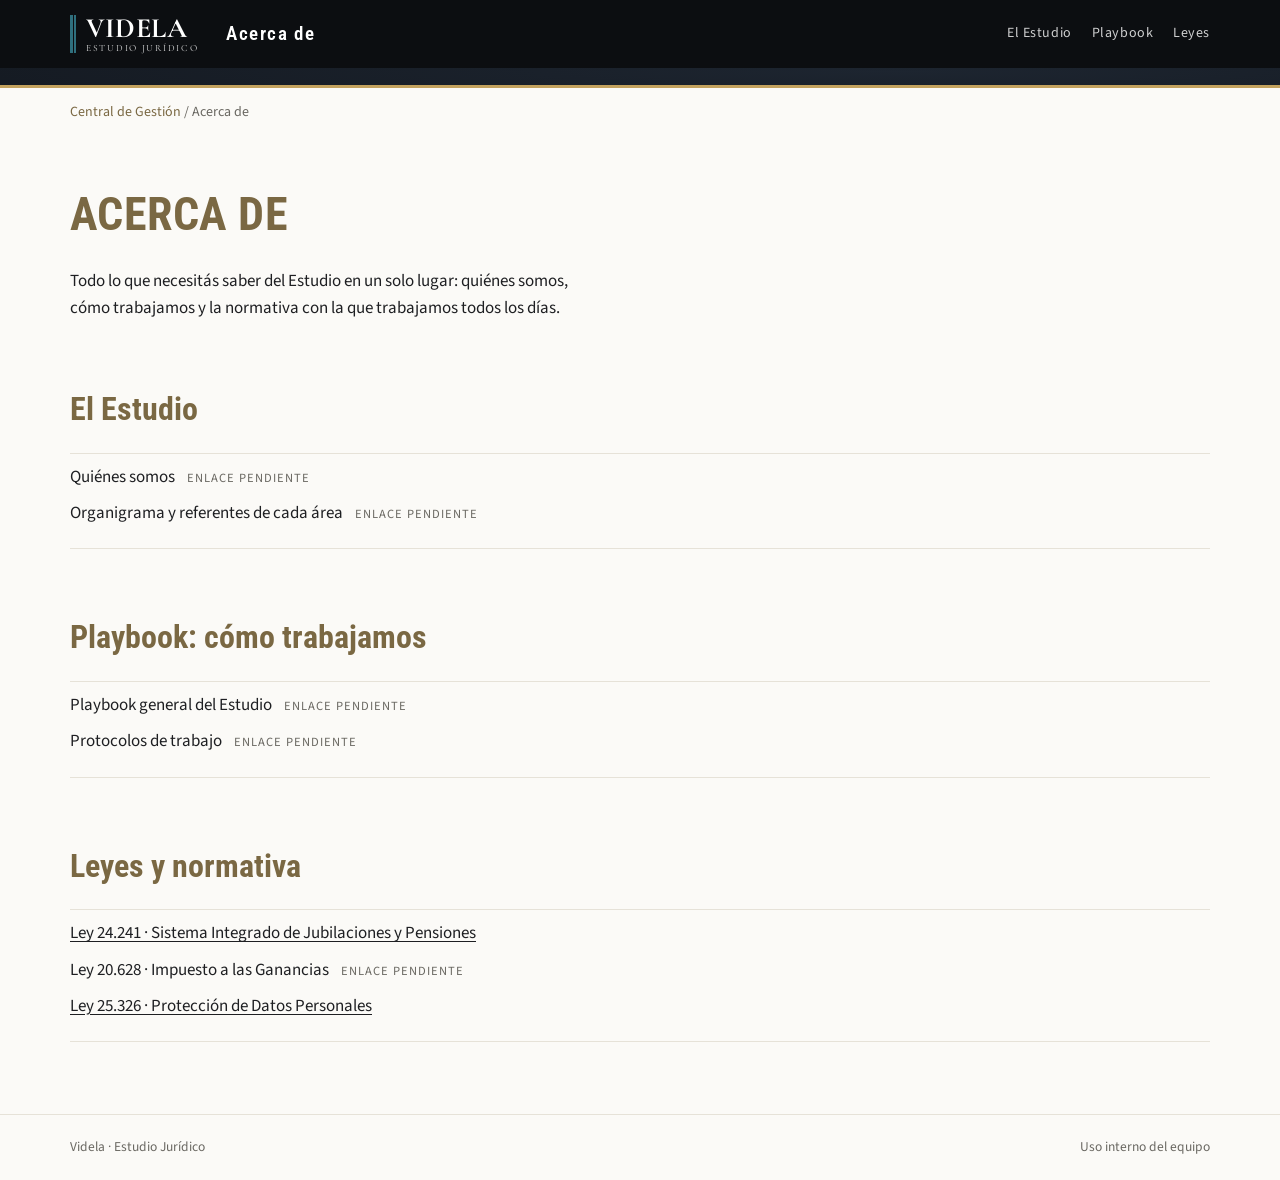
==== acerca/index.html @ 2e0e264c "UX Central: nueva seccion Acerca de" ====
<!doctype html>
<html lang="es">
<head>
<meta charset="utf-8">
<meta name="viewport" content="width=device-width, initial-scale=1, viewport-fit=cover">
<title>Acerca de · Videla</title>
<link rel="preconnect" href="https://fonts.googleapis.com">
<link rel="preconnect" href="https://fonts.gstatic.com" crossorigin>
<link rel="stylesheet" href="https://fonts.googleapis.com/css2?family=Cormorant+Garamond:wght@600;700&family=Roboto+Condensed:wght@600;700&family=Source+Sans+3:wght@400;600&display=swap">
<link rel="stylesheet" href="/assets/site.css">
</head>
<body>

<header class="bar">
  <div class="bar-in">
    <a class="brand" href="/" aria-label="Videla Estudio Jurídico, Central de Gestión">
      <span class="brand-mark" aria-hidden="true"></span>
      <span class="brand-word"><b>VIDELA</b><small>Estudio Jurídico</small></span>
    </a>
    <span class="bar-title">Acerca de</span>
    <nav class="bar-nav" aria-label="Secciones">
      <a href="#estudio">El Estudio</a>
      <a href="#playbook">Playbook</a>
      <a href="#leyes">Leyes</a>
    </nav>
  </div>
</header>

<div class="strip" id="top" aria-hidden="true"></div>
<div class="crumb"><a href="/">Central de Gestión</a> / Acerca de</div>
<main>
  <section class="intro">
    <h2>ACERCA DE</h2>
    <p>Todo lo que necesitás saber del Estudio en un solo lugar: quiénes somos, cómo trabajamos y la normativa con la que trabajamos todos los días.</p>
  </section>

  <section class="sec" id="estudio">
    <h3>El Estudio</h3>
    <ul class="docs" id="docs-estudio"></ul>
  </section>

  <section class="sec" id="playbook">
    <h3>Playbook: cómo trabajamos</h3>
    <ul class="docs" id="docs-playbook"></ul>
  </section>

  <section class="sec" id="leyes">
    <h3>Leyes y normativa</h3>
    <ul class="docs" id="docs-leyes"></ul>
  </section>

<script>
/* ── Documentos: editá aquí nombres y enlaces. url: null = enlace pendiente ── */
window.ACERCA = {
 "docs-estudio": [
  {"name": "Quiénes somos", "url": null},
  {"name": "Organigrama y referentes de cada área", "url": null}
 ],
 "docs-playbook": [
  {"name": "Playbook general del Estudio", "url": null},
  {"name": "Protocolos de trabajo", "url": null}
 ],
 "docs-leyes": [
  {"name": "Ley 24.241 · Sistema Integrado de Jubilaciones y Pensiones", "url": "https://servicios.infoleg.gob.ar/infolegInternet/anexos/0-4999/639/texact.htm"},
  {"name": "Ley 20.628 · Impuesto a las Ganancias", "url": null},
  {"name": "Ley 25.326 · Protección de Datos Personales", "url": "https://servicios.infoleg.gob.ar/infolegInternet/anexos/60000-64999/64790/texact.htm"}
 ]
};
document.addEventListener('DOMContentLoaded',()=>{
  for(const [id,list] of Object.entries(window.ACERCA)){
    const ul=document.getElementById(id); if(!ul) continue;
    for(const d of list){
      const li=document.createElement('li');
      if(d.url){const a=document.createElement('a');a.href=d.url;a.target='_blank';a.rel='noopener';a.textContent=d.name;li.appendChild(a)}
      else{li.innerHTML='<span></span><span class="tile-note">Enlace pendiente</span>';li.firstChild.textContent=d.name}
      ul.appendChild(li);
    }
  }
});
</script>
</main>

<footer><div><span>Videla · Estudio Jurídico</span><span>Uso interno del equipo</span></div></footer>

<script src="/assets/site.js" defer></script>
</body>
</html>
---- assets/site.css ----
:root{
  --ink:#0c0e11;
  --paper:#fbfaf7;
  --surface:#ffffff;
  --text:#1e1f22;
  --muted:#6a6862;
  --rule:#e6e2d8;
  --olive:#7a6843;
  --gold:#c3a25e;
  --tile-bg:#f4f1ea;
  --icon-stroke:#23252a;
  --icon-fill:#f0d9a3;
  --icon-blue:#8fb8e0;
  --icon-red:#e58a7a;
  --focus:#c3a25e;
  --hero-a:#10141a;
  --hero-b:#1d2530;
  --display:"Roboto Condensed","Arial Narrow",Arial,sans-serif;
  --body:"Source Sans 3","Segoe UI",Helvetica,Arial,sans-serif;
  --serif:"Cormorant Garamond",Georgia,"Times New Roman",serif;
}
@media (prefers-color-scheme: dark){
  :root:not([data-theme="light"]){
    color-scheme:dark;
    --paper:#131417;
    --surface:#1a1b1f;
    --text:#e8e6e1;
    --muted:#a19d94;
    --rule:#2c2d31;
    --olive:#d2b67e;
    --tile-bg:#212226;
    --icon-stroke:#e8e6e1;
    --icon-fill:#8a7447;
    --icon-blue:#4f7599;
    --icon-red:#a8574b;
  }
}
:root[data-theme="dark"]{
  color-scheme:dark;
  --paper:#131417;
  --surface:#1a1b1f;
  --text:#e8e6e1;
  --muted:#a19d94;
  --rule:#2c2d31;
  --olive:#d2b67e;
  --tile-bg:#212226;
  --icon-stroke:#e8e6e1;
  --icon-fill:#8a7447;
  --icon-blue:#4f7599;
  --icon-red:#a8574b;
}
*{box-sizing:border-box}
body{background:var(--paper);color:var(--text);font-family:var(--body);font-size:17px;line-height:1.55;margin:0}
a{color:inherit}
:focus-visible{outline:2px solid var(--focus);outline-offset:3px;border-radius:4px}

/* Header */
.bar{background:var(--ink);color:#fff;position:sticky;top:env(safe-area-inset-top,0px);z-index:10}
.bar-in{max-width:1180px;margin:0 auto;padding:14px 20px;display:flex;align-items:center;gap:28px}
.brand{display:flex;align-items:center;gap:10px;text-decoration:none;color:#fff}
.brand-mark{width:6px;height:38px;background:linear-gradient(90deg,#2f6f7d 0 45%,transparent 45% 60%,#2f6f7d 60%)}
.brand-word{display:flex;flex-direction:column;line-height:1}
.brand-word b{font-family:var(--serif);font-weight:700;font-size:28px;letter-spacing:.02em}
.brand-word small{font-family:var(--serif);font-size:9.5px;letter-spacing:.18em;text-transform:uppercase;opacity:.85;margin-top:2px}
.bar-title{font-family:var(--display);font-weight:600;font-size:19px;letter-spacing:.08em}
.bar-nav{margin-left:auto;display:flex;gap:20px;font-size:14px;letter-spacing:.04em}
.bar-nav a{text-decoration:none;opacity:.8}
.bar-nav a:hover{opacity:1;color:var(--gold)}

/* Hero */
.hero{position:relative;overflow:hidden;background:radial-gradient(120% 140% at 70% 20%,var(--hero-b),var(--hero-a));color:#fff;text-align:center;padding-block:72px 64px;padding-inline:20px}
.hero canvas{position:absolute;inset:0;width:100%;height:100%;opacity:.55}
.hero-in{position:relative}
.hero h1{font-family:var(--display);font-weight:700;font-size:clamp(44px,8vw,84px);margin:0;letter-spacing:.01em;text-shadow:0 2px 24px rgba(0,0,0,.5)}
.hero .line{display:block;width:120px;height:5px;background:var(--gold);margin:18px auto 0}

/* Content */
main{max-width:1180px;margin:0 auto;padding-block:56px 72px;padding-inline:20px}
.intro h2{font-family:var(--display);font-weight:700;color:var(--olive);font-size:clamp(34px,5vw,46px);margin:0 0 18px;letter-spacing:.01em}
.intro p{max-width:65ch;margin:0;color:var(--text)}
.sec{margin-top:64px}
.sec h3{font-family:var(--display);font-weight:700;color:var(--olive);font-size:clamp(24px,3.4vw,32px);margin:0;padding-bottom:18px;border-bottom:1px solid var(--rule);text-wrap:balance}

.grid{list-style:none;padding:0;margin:40px 0 0;display:grid;grid-template-columns:repeat(4,1fr);gap:28px 24px}
@media (max-width:900px){.grid{grid-template-columns:repeat(3,1fr)}}
@media (max-width:640px){.grid{grid-template-columns:repeat(2,1fr);gap:20px 14px}}
.tile{display:flex;flex-direction:column;align-items:center;text-align:center;gap:14px;padding:22px 12px 20px;border-radius:14px;text-decoration:none;transition:background .2s,transform .2s;height:100%}
.tile:hover{background:var(--tile-bg);transform:translateY(-2px)}
.tile.pending{cursor:default}
.ico{width:112px;height:112px;max-width:100%}
@media (max-width:640px){.ico{width:84px;height:84px}}
.ico *{vector-effect:non-scaling-stroke}
.tile-name{font-size:17px;line-height:1.3;text-wrap:balance}
a.tile .tile-name{text-decoration:underline;text-underline-offset:3px;text-decoration-thickness:1px}
a.tile:hover .tile-name{text-decoration-color:var(--gold)}
.tile-note{font-size:12.5px;letter-spacing:.08em;text-transform:uppercase;color:var(--muted);margin-top:-6px}
.tile.pending{opacity:.9}
.tile.pending .tile-note{color:var(--olive)}

.info{margin-top:72px}
.info dl{margin:26px 0 0;display:grid;gap:14px;padding-bottom:26px;border-bottom:1px solid var(--rule)}
.info dl div{display:flex;flex-wrap:wrap;gap:6px 10px;align-items:baseline}
.info dt{font-weight:600}
.info dd{margin:0;word-break:break-word}
.copy{font:inherit;font-size:12.5px;letter-spacing:.06em;text-transform:uppercase;background:none;border:1px solid var(--rule);color:var(--muted);border-radius:999px;padding:2px 10px;cursor:pointer}
.copy:hover{border-color:var(--gold);color:var(--text)}

footer{border-top:1px solid var(--rule);color:var(--muted);font-size:13.5px}
footer div{max-width:1180px;margin:0 auto;padding-block:22px;padding-inline:20px;display:flex;flex-wrap:wrap;gap:8px 20px;justify-content:space-between}

@media (max-width:640px){
  .bar-nav{display:none}
  .bar-in{gap:16px}
  .bar-title{font-size:16px}
  .brand-word b{font-size:23px}
}
@media (prefers-reduced-motion:reduce){*{transition:none!important}}

/* ── Sub-páginas ── */
.bar-nav a.back{opacity:1;color:var(--gold)}
.bar-nav a.back:hover{color:#fff}
.crumb{max-width:1180px;margin:0 auto;padding:14px 20px 0;font-size:14px;color:var(--muted)}
.crumb a{color:var(--olive);text-decoration:none}
.crumb a:hover{text-decoration:underline}

.docs{list-style:none;margin:10px 0 0;padding:0 0 22px;border-bottom:1px solid var(--rule);display:grid;gap:10px}
.docs li{display:flex;flex-wrap:wrap;align-items:baseline;gap:6px 12px}
.docs a{color:var(--text);text-underline-offset:3px}
.docs .tile-note{margin:0}
.grid + .docs{margin-top:34px;padding-top:22px;border-top:1px solid var(--rule)}

.videos{display:grid;grid-template-columns:repeat(2,minmax(0,1fr));gap:40px 32px;margin-top:40px}
@media (max-width:760px){.videos{grid-template-columns:1fr}}
.video h4{font-family:var(--display);font-weight:700;color:var(--olive);font-size:22px;margin:0 0 14px}
.video .frames{display:grid;gap:14px}
.frame{position:relative;aspect-ratio:16/9;border-radius:12px;overflow:hidden;background:#000;border:1px solid var(--rule)}
.frame iframe{position:absolute;inset:0;width:100%;height:100%;border:0}
.soon{margin-top:26px;display:inline-block;font-family:var(--display);font-weight:700;letter-spacing:.12em;color:var(--olive);border:1px solid var(--rule);border-radius:999px;padding:6px 16px}

/* ── Términos de uso (modal de aceptación) ── */
html.terms-open,html.terms-open body{overflow:hidden}
.terms{position:fixed;inset:0;z-index:100;background:rgba(12,14,17,.72);display:flex;align-items:center;justify-content:center;padding:max(16px,env(safe-area-inset-top)) 16px max(16px,env(safe-area-inset-bottom))}
.terms-card{background:var(--surface);color:var(--text);width:100%;max-width:760px;max-height:100%;border-radius:16px;overflow:auto;overscroll-behavior:contain;box-shadow:0 20px 60px rgba(0,0,0,.35)}
.terms-wait,.terms-done{padding:40px 28px;text-align:center}
.terms-done h2{font-family:var(--display);color:var(--olive);margin:0 0 8px}
.terms-done .terms-btn{margin-top:18px}
.terms-head{position:sticky;top:0;z-index:1;background:var(--surface);padding:22px 28px 16px;border-bottom:1px solid var(--rule)}
.terms-head small{display:block;font-size:12.5px;letter-spacing:.06em;color:var(--muted)}
.terms-head h2{font-family:var(--display);font-weight:700;color:var(--olive);font-size:clamp(22px,3.4vw,28px);line-height:1.15;margin:6px 0 0;text-wrap:balance}
.terms-body{padding:8px 28px 18px;font-size:15.5px;line-height:1.6}
.terms-body h3,.terms-form h3{font-family:var(--display);font-weight:700;font-size:18px;color:var(--text);margin:22px 0 6px}
.terms-body p{margin:8px 0}
.terms-body ul{margin:8px 0;padding-left:22px}
.terms-body li{margin:4px 0}
.terms-form{padding:4px 28px 22px;border-top:1px solid var(--rule);background:var(--tile-bg)}
.terms-form h3{margin-top:14px}
.terms-fields{display:grid;grid-template-columns:1fr 1fr;gap:10px 14px;margin:10px 0 14px}
.terms-fields label{display:flex;flex-direction:column;gap:4px;font-size:13.5px;font-weight:600}
.terms-fields .wide{grid-column:1/-1}
.terms-fields input{font:inherit;font-weight:400;font-size:16px;color:var(--text);background:var(--surface);border:1px solid var(--rule);border-radius:8px;padding:9px 11px;min-width:0}
.terms-fields input:focus{outline:2px solid var(--focus);outline-offset:0;border-color:transparent}
.terms-check{display:flex;gap:10px;align-items:flex-start;font-size:14.5px;line-height:1.45}
.terms-check input{width:18px;height:18px;margin-top:2px;flex:0 0 auto;accent-color:var(--olive)}
.terms-fine{font-size:12.5px;color:var(--muted);margin:12px 0}
.terms-fine b{color:var(--text);font-weight:600;word-break:break-all}
.terms-error{color:#b3261e;font-size:14px;margin:8px 0}
.terms-btn{font:inherit;font-family:var(--display);font-weight:700;letter-spacing:.06em;font-size:16px;background:var(--ink);color:#fff;border:0;border-radius:999px;padding:11px 26px;cursor:pointer}
.terms-btn:hover{background:var(--olive)}
.terms-btn:disabled{opacity:.6;cursor:wait}
@media (prefers-color-scheme: dark){:root:not([data-theme="light"]) .terms-btn{background:var(--gold);color:#131417}}
:root[data-theme="dark"] .terms-btn{background:var(--gold);color:#131417}
@media (max-width:560px){
  .terms{padding:0}
  .terms-card{border-radius:0;height:100%}
  .terms-head,.terms-body,.terms-form{padding-left:16px;padding-right:16px}
  .terms-fields{grid-template-columns:1fr}
}
.terms-card:focus{outline:none}

/* ── Usuario: perfil, salir, ver como ── */
.bar-user{display:flex;align-items:center;gap:16px;font-size:14px;letter-spacing:.04em;white-space:nowrap}
.bar-nav + .bar-user{margin-left:0}
.bar-in > .bar-title + .bar-user{margin-left:auto}
.bar-user a{text-decoration:none;opacity:.8}
.bar-user a:hover{opacity:1;color:var(--gold)}
.bar-user .logout{border:1px solid rgba(255,255,255,.35);border-radius:999px;padding:3px 12px;opacity:1}
.bar-user .logout:hover{border-color:var(--gold)}
.vercomo{display:flex;align-items:center;gap:6px;color:var(--gold)}
.vercomo span{font-size:12px;text-transform:uppercase;letter-spacing:.08em}
.vercomo select{font:inherit;font-size:13px;background:#1d2530;color:#fff;border:1px solid rgba(255,255,255,.3);border-radius:8px;padding:3px 6px;max-width:220px}
.vercomo-banner{background:var(--gold);color:#131417;font-size:14.5px}
.vercomo-banner{display:flex;flex-wrap:wrap;gap:8px 16px;align-items:center;justify-content:center;padding:8px 20px}
.vercomo-banner button{font:inherit;font-size:13px;font-weight:600;background:#131417;color:#fff;border:0;border-radius:999px;padding:4px 14px;cursor:pointer}
@media (max-width:900px){
  .bar-in{flex-wrap:wrap;row-gap:10px}
  .bar-user{margin-left:auto}
}
@media (max-width:640px){
  .bar-user{width:100%;min-width:0;margin-left:0;justify-content:flex-end;gap:12px;font-size:13px}
  .vercomo{margin-right:auto;min-width:0;flex:1 1 auto}
  .vercomo span{display:none}
  .vercomo select{width:100%;max-width:200px;min-width:0}
}

/* ── Sub-páginas: franja fina en lugar de la imagen ── */
.strip{height:20px;background:radial-gradient(120% 400% at 70% 20%,var(--hero-b),var(--hero-a));border-bottom:3px solid var(--gold)}

/* ── Mi perfil ── */
.perfil-datos{margin:26px 0 0;display:grid;grid-template-columns:max-content 1fr;gap:10px 18px;padding-bottom:26px;border-bottom:1px solid var(--rule)}
.perfil-datos dt{font-weight:600}
.perfil-datos dd{margin:0;word-break:break-word}
@media (max-width:560px){.perfil-datos{grid-template-columns:1fr;gap:2px}.perfil-datos dd{margin-bottom:10px}}
.flag{display:inline-flex;align-items:center;gap:6px;font-weight:600;border-radius:999px;padding:2px 12px;font-size:14px}
.flag.ok{background:#e3f1e4;color:#1f5f28}
.flag.no{background:#fbe4e1;color:#8c2a1e}
@media (prefers-color-scheme: dark){:root:not([data-theme="light"]) .flag.ok{background:#1e3a22;color:#a8dbb0}:root:not([data-theme="light"]) .flag.no{background:#4a2420;color:#f0b5ab}}
:root[data-theme="dark"] .flag.ok{background:#1e3a22;color:#a8dbb0}
:root[data-theme="dark"] .flag.no{background:#4a2420;color:#f0b5ab}
.doc-firmado{margin-top:30px;border:1px solid var(--rule);border-radius:14px;background:var(--surface);max-height:70vh;overflow:auto}
.doc-firmado .terms-body{padding:8px 28px 18px}
.doc-firmado .firma{border-top:1px solid var(--rule);background:var(--tile-bg);padding:16px 28px 22px;font-size:15px}
.doc-firmado .firma h3{font-family:var(--display);font-size:18px;margin:6px 0 10px}
.doc-firmado .firma p{margin:4px 0}
.acciones{display:flex;flex-wrap:wrap;gap:12px;margin-top:18px}
@media print{.bar,.strip,.crumb,footer,.acciones,.vercomo-banner{display:none!important}.doc-firmado{max-height:none;border:0}}

/* ── Usuarios y perfiles ── */
.tabla-wrap{overflow-x:auto;margin-top:26px}
.tabla{width:100%;border-collapse:collapse;font-size:15px}
.tabla th,.tabla td{text-align:left;padding:10px 12px;border-bottom:1px solid var(--rule);vertical-align:top}
.tabla th{font-family:var(--display);color:var(--olive);font-weight:700;letter-spacing:.03em}
.chips{display:flex;flex-wrap:wrap;gap:6px}
.chip{background:var(--tile-bg);border:1px solid var(--rule);border-radius:999px;padding:1px 10px;font-size:13px}
.nota{color:var(--muted);font-size:14.5px;max-width:70ch}
.nota code{background:var(--tile-bg);padding:1px 6px;border-radius:5px}
.doc-firmado.terms-card{max-width:none;box-shadow:none}
@media (max-width:1100px){.bar-in{flex-wrap:wrap;row-gap:10px}}
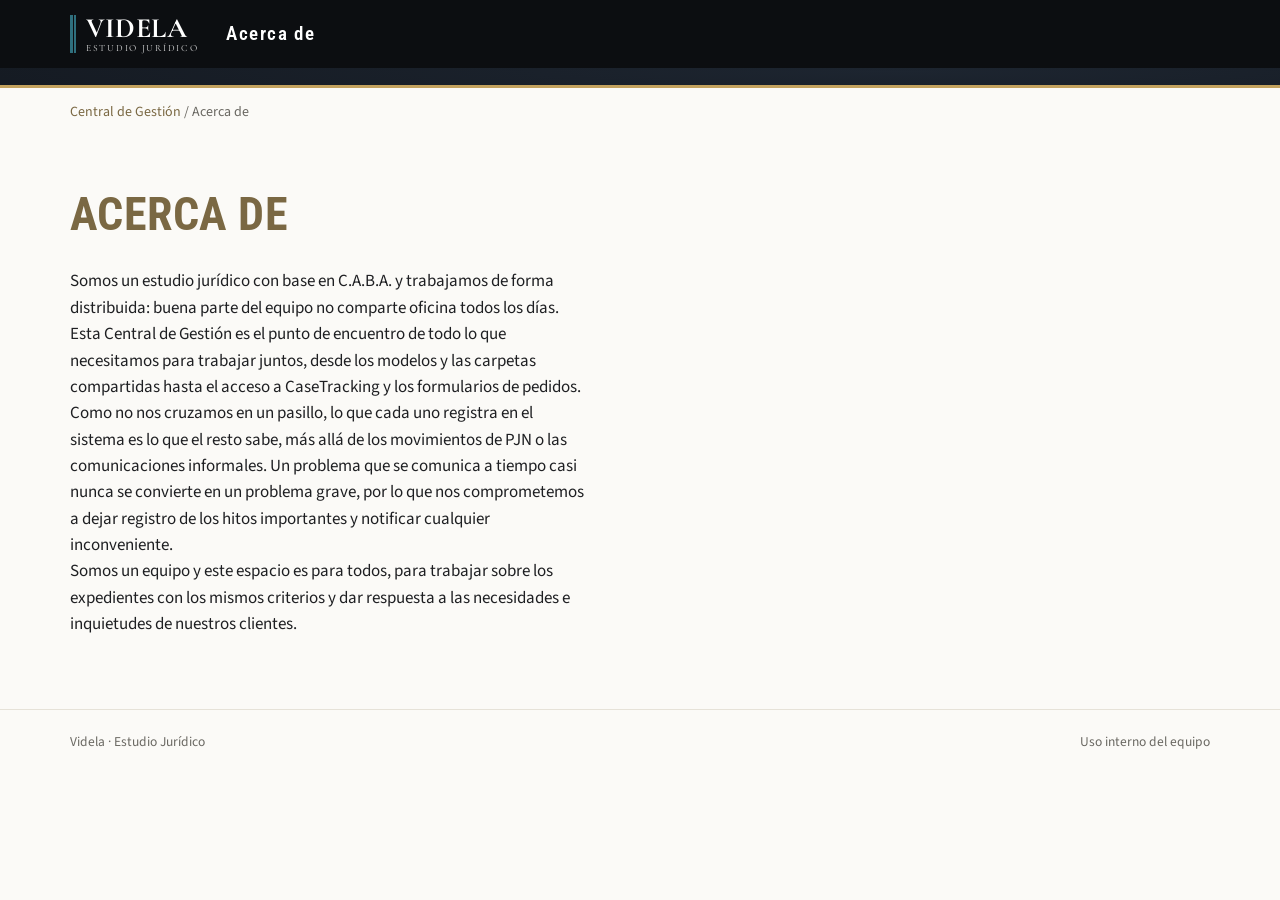
==== commit c182dc1f: "Acerca de: reemplazar contenido por texto institucional" ====
--- a/acerca/index.html
+++ b/acerca/index.html
@@ -18,11 +18,6 @@
       <span class="brand-word"><b>VIDELA</b><small>Estudio Jurídico</small></span>
     </a>
     <span class="bar-title">Acerca de</span>
-    <nav class="bar-nav" aria-label="Secciones">
-      <a href="#estudio">El Estudio</a>
-      <a href="#playbook">Playbook</a>
-      <a href="#leyes">Leyes</a>
-    </nav>
   </div>
 </header>
 
@@ -31,53 +26,11 @@
 <main>
   <section class="intro">
     <h2>ACERCA DE</h2>
-    <p>Todo lo que necesitás saber del Estudio en un solo lugar: quiénes somos, cómo trabajamos y la normativa con la que trabajamos todos los días.</p>
+    <p>Somos un estudio jurídico con base en C.A.B.A. y trabajamos de forma distribuida: buena parte del equipo no comparte oficina todos los días.</p>
+    <p>Esta Central de Gestión es el punto de encuentro de todo lo que necesitamos para trabajar juntos, desde los modelos y las carpetas compartidas hasta el acceso a CaseTracking y los formularios de pedidos.</p>
+    <p>Como no nos cruzamos en un pasillo, lo que cada uno registra en el sistema es lo que el resto sabe, más allá de los movimientos de PJN o las comunicaciones informales. Un problema que se comunica a tiempo casi nunca se convierte en un problema grave, por lo que nos comprometemos a dejar registro de los hitos importantes y notificar cualquier inconveniente.</p>
+    <p>Somos un equipo y este espacio es para todos, para trabajar sobre los expedientes con los mismos criterios y dar respuesta a las necesidades e inquietudes de nuestros clientes.</p>
   </section>
-
-  <section class="sec" id="estudio">
-    <h3>El Estudio</h3>
-    <ul class="docs" id="docs-estudio"></ul>
-  </section>
-
-  <section class="sec" id="playbook">
-    <h3>Playbook: cómo trabajamos</h3>
-    <ul class="docs" id="docs-playbook"></ul>
-  </section>
-
-  <section class="sec" id="leyes">
-    <h3>Leyes y normativa</h3>
-    <ul class="docs" id="docs-leyes"></ul>
-  </section>
-
-<script>
-/* ── Documentos: editá aquí nombres y enlaces. url: null = enlace pendiente ── */
-window.ACERCA = {
- "docs-estudio": [
-  {"name": "Quiénes somos", "url": null},
-  {"name": "Organigrama y referentes de cada área", "url": null}
- ],
- "docs-playbook": [
-  {"name": "Playbook general del Estudio", "url": null},
-  {"name": "Protocolos de trabajo", "url": null}
- ],
- "docs-leyes": [
-  {"name": "Ley 24.241 · Sistema Integrado de Jubilaciones y Pensiones", "url": "https://servicios.infoleg.gob.ar/infolegInternet/anexos/0-4999/639/texact.htm"},
-  {"name": "Ley 20.628 · Impuesto a las Ganancias", "url": null},
-  {"name": "Ley 25.326 · Protección de Datos Personales", "url": "https://servicios.infoleg.gob.ar/infolegInternet/anexos/60000-64999/64790/texact.htm"}
- ]
-};
-document.addEventListener('DOMContentLoaded',()=>{
-  for(const [id,list] of Object.entries(window.ACERCA)){
-    const ul=document.getElementById(id); if(!ul) continue;
-    for(const d of list){
-      const li=document.createElement('li');
-      if(d.url){const a=document.createElement('a');a.href=d.url;a.target='_blank';a.rel='noopener';a.textContent=d.name;li.appendChild(a)}
-      else{li.innerHTML='<span></span><span class="tile-note">Enlace pendiente</span>';li.firstChild.textContent=d.name}
-      ul.appendChild(li);
-    }
-  }
-});
-</script>
 </main>
 
 <footer><div><span>Videla · Estudio Jurídico</span><span>Uso interno del equipo</span></div></footer>
--- a/assets/site.css
+++ b/assets/site.css
@@ -236,3 +236,7 @@
 .nota code{background:var(--tile-bg);padding:1px 6px;border-radius:5px}
 .doc-firmado.terms-card{max-width:none;box-shadow:none}
 @media (max-width:1100px){.bar-in{flex-wrap:wrap;row-gap:10px}}
+
+/* Perfil de quien entra (en lugar de "Ver como") */
+.perfil-tag{color:var(--gold);font-family:var(--display);font-weight:700;font-size:13px;letter-spacing:.08em;text-transform:uppercase}
+@media (max-width:640px){.perfil-tag{margin-right:auto}}
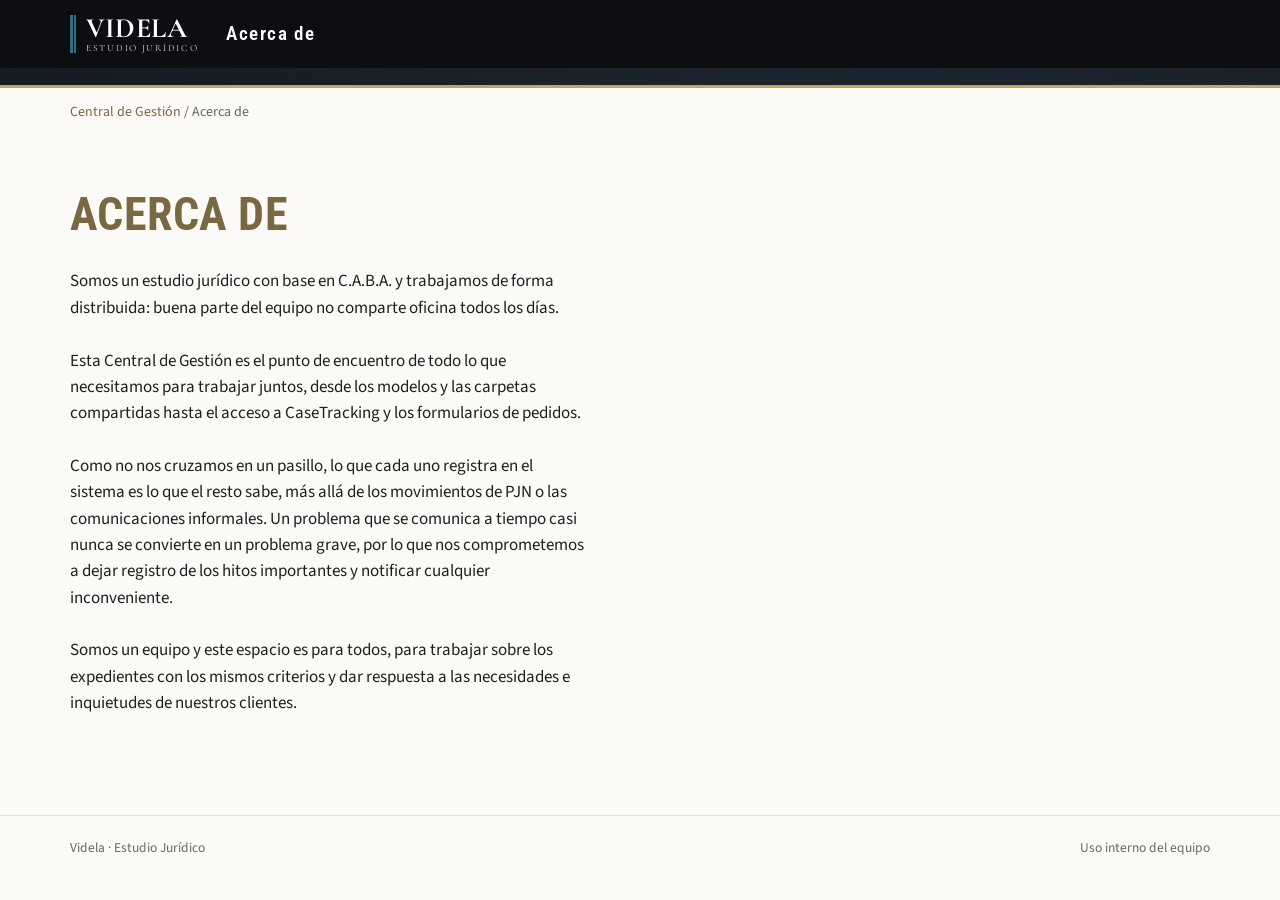
==== commit b4333314: "Update index.html" ====
--- a/acerca/index.html
+++ b/acerca/index.html
@@ -26,10 +26,10 @@
 <main>
   <section class="intro">
     <h2>ACERCA DE</h2>
-    <p>Somos un estudio jurídico con base en C.A.B.A. y trabajamos de forma distribuida: buena parte del equipo no comparte oficina todos los días.</p>
-    <p>Esta Central de Gestión es el punto de encuentro de todo lo que necesitamos para trabajar juntos, desde los modelos y las carpetas compartidas hasta el acceso a CaseTracking y los formularios de pedidos.</p>
-    <p>Como no nos cruzamos en un pasillo, lo que cada uno registra en el sistema es lo que el resto sabe, más allá de los movimientos de PJN o las comunicaciones informales. Un problema que se comunica a tiempo casi nunca se convierte en un problema grave, por lo que nos comprometemos a dejar registro de los hitos importantes y notificar cualquier inconveniente.</p>
-    <p>Somos un equipo y este espacio es para todos, para trabajar sobre los expedientes con los mismos criterios y dar respuesta a las necesidades e inquietudes de nuestros clientes.</p>
+    <p>Somos un estudio jurídico con base en C.A.B.A. y trabajamos de forma distribuida: buena parte del equipo no comparte oficina todos los días.<br><br></p>
+    <p>Esta Central de Gestión es el punto de encuentro de todo lo que necesitamos para trabajar juntos, desde los modelos y las carpetas compartidas hasta el acceso a CaseTracking y los formularios de pedidos.<br><br></p>
+    <p>Como no nos cruzamos en un pasillo, lo que cada uno registra en el sistema es lo que el resto sabe, más allá de los movimientos de PJN o las comunicaciones informales. Un problema que se comunica a tiempo casi nunca se convierte en un problema grave, por lo que nos comprometemos a dejar registro de los hitos importantes y notificar cualquier inconveniente.<br><br></p>
+    <p>Somos un equipo y este espacio es para todos, para trabajar sobre los expedientes con los mismos criterios y dar respuesta a las necesidades e inquietudes de nuestros clientes.<br><br></p>
   </section>
 </main>
 
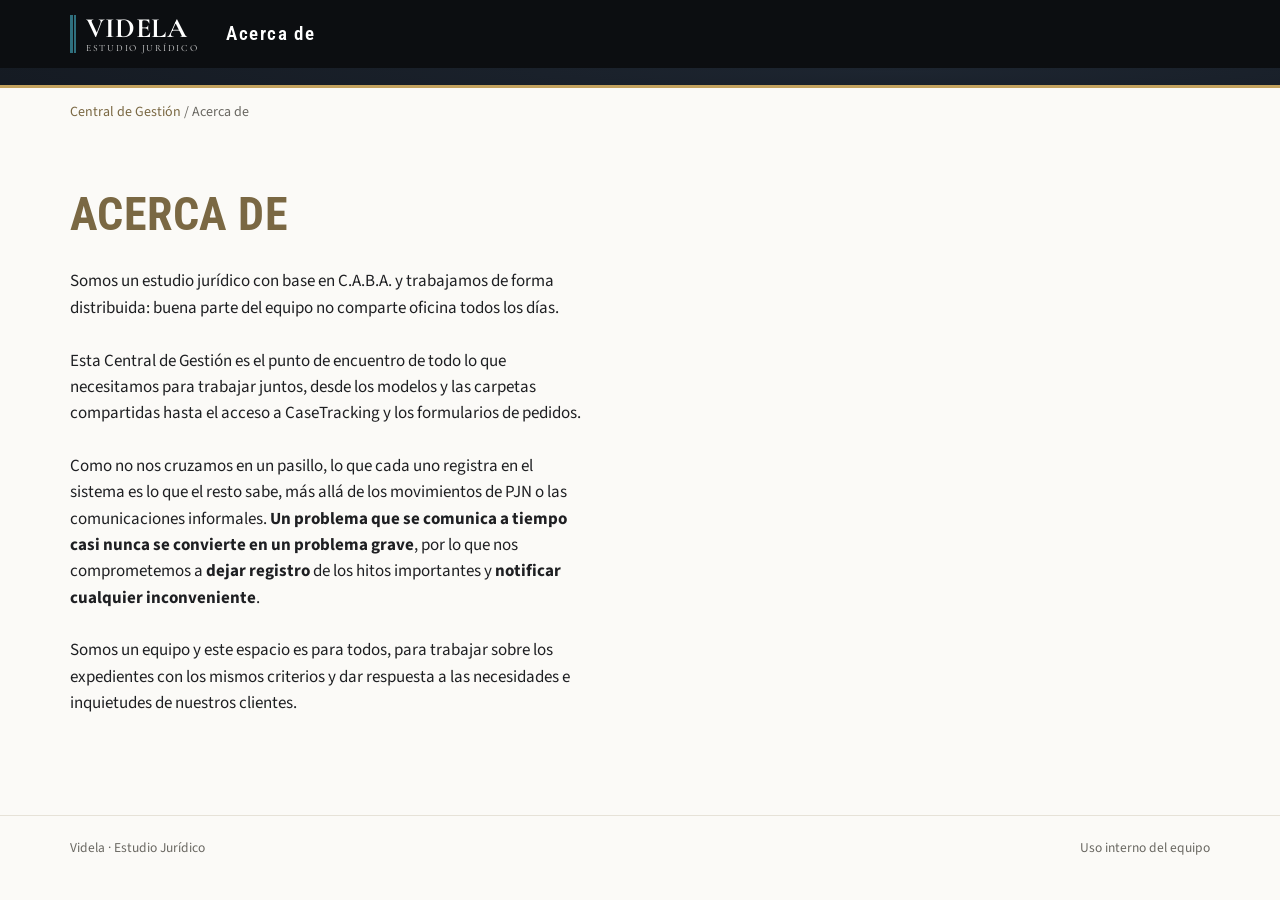
==== commit 9cd41da1: "Update index.html" ====
--- a/acerca/index.html
+++ b/acerca/index.html
@@ -28,7 +28,7 @@
     <h2>ACERCA DE</h2>
     <p>Somos un estudio jurídico con base en C.A.B.A. y trabajamos de forma distribuida: buena parte del equipo no comparte oficina todos los días.<br><br></p>
     <p>Esta Central de Gestión es el punto de encuentro de todo lo que necesitamos para trabajar juntos, desde los modelos y las carpetas compartidas hasta el acceso a CaseTracking y los formularios de pedidos.<br><br></p>
-    <p>Como no nos cruzamos en un pasillo, lo que cada uno registra en el sistema es lo que el resto sabe, más allá de los movimientos de PJN o las comunicaciones informales. Un problema que se comunica a tiempo casi nunca se convierte en un problema grave, por lo que nos comprometemos a dejar registro de los hitos importantes y notificar cualquier inconveniente.<br><br></p>
+    <p>Como no nos cruzamos en un pasillo, lo que cada uno registra en el sistema es lo que el resto sabe, más allá de los movimientos de PJN o las comunicaciones informales. <b>Un problema que se comunica a tiempo casi nunca se convierte en un problema grave</b>, por lo que nos comprometemos a <b>dejar registro</b> de los hitos importantes y <b>notificar cualquier inconveniente</b>.<br><br></p>
     <p>Somos un equipo y este espacio es para todos, para trabajar sobre los expedientes con los mismos criterios y dar respuesta a las necesidades e inquietudes de nuestros clientes.<br><br></p>
   </section>
 </main>
